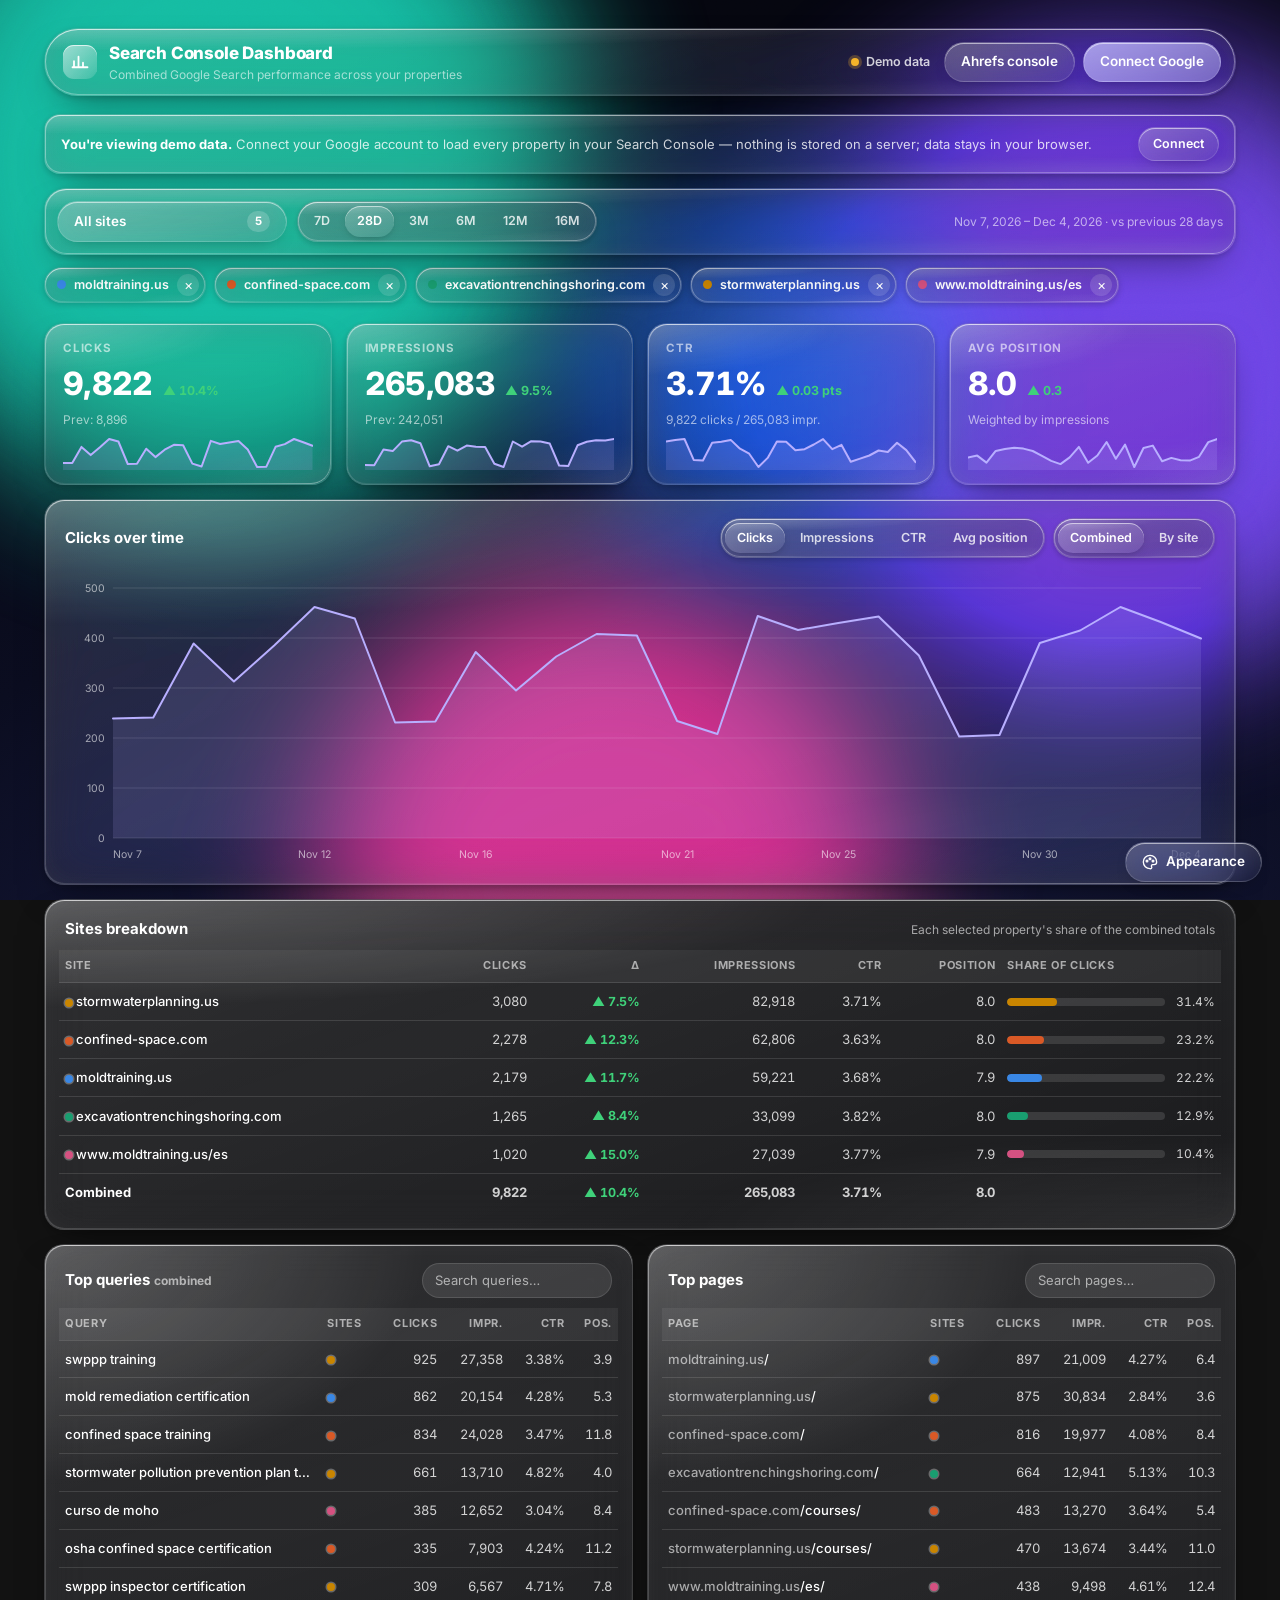
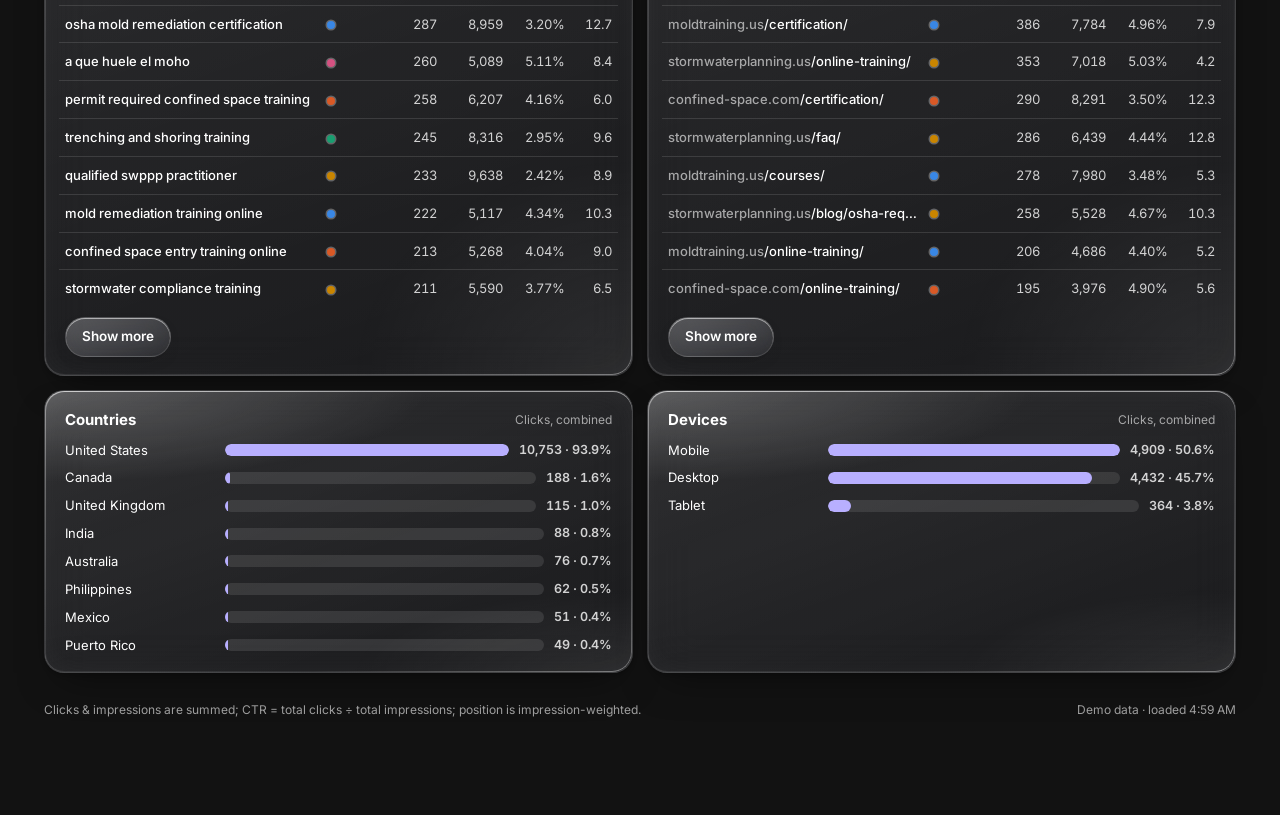
==== search-console.html @ d042aca9 "Add Search Console multi-site dashboard and liquid glass theme - search-console.html: Google Search " ====
<!doctype html>
<html lang="en">
<head>
<meta charset="utf-8">
<meta name="viewport" content="width=device-width,initial-scale=1">
<title>Search Console Dashboard</title>
<link rel="preconnect" href="https://fonts.googleapis.com">
<link rel="preconnect" href="https://fonts.gstatic.com" crossorigin>
<link href="https://fonts.googleapis.com/css2?family=Inter:wght@400;500;600;700;800&display=swap" rel="stylesheet">
<link rel="stylesheet" href="assets/glass.css">
<script src="assets/glass-theme.js"></script>
<style>
  *{ box-sizing: border-box; }
  html,body{ margin:0; padding:0; }
  body{ font-family: 'Inter', system-ui, -apple-system, 'Segoe UI', sans-serif; -webkit-font-smoothing: antialiased; line-height: 1.45; }
  button{ font-family: inherit; }
  a{ color: inherit; }
  :focus-visible{ outline: 2px solid var(--g-text); outline-offset: 2px; }
  .wrap{ max-width: 1240px; margin: 0 auto; padding: 22px 16px 96px; }
  @media (min-width: 700px){ .wrap{ padding: 28px 24px 96px; } }

  /* top bar */
  .topbar{ display:flex; align-items:center; justify-content: space-between; gap: 14px; flex-wrap: wrap; padding: 12px 14px 12px 18px; border-radius: 999px; margin-bottom: 18px; }
  .brand{ display:flex; align-items:center; gap: 12px; min-width: 0; }
  .brand-mark{ width: 34px; height: 34px; border-radius: 11px; flex:none; display:grid; place-items:center;
    background: linear-gradient(135deg, rgba(255,255,255,.55), rgba(255,255,255,.12)); box-shadow: inset 0 1px 0 rgba(255,255,255,.7); }
  .brand-mark svg{ width: 18px; height: 18px; }
  .brand h1{ font-size: 17px; font-weight: 800; letter-spacing: -0.01em; margin:0; white-space: nowrap; }
  .brand p{ margin:0; font-size: 12px; color: var(--g-text-3); }
  .topbar-actions{ display:flex; align-items:center; gap: 8px; flex-wrap: wrap; }
  .source-pill{ display:inline-flex; align-items:center; gap:7px; font-size: 12.5px; font-weight: 600; color: var(--g-text-2); padding: 0 6px; }
  .source-pill .dot{ width: 8px; height: 8px; border-radius: 50%; background: #f5b42a; box-shadow: 0 0 0 3px rgba(245,180,42,.25); }
  .source-pill.live .dot{ background: var(--good); box-shadow: 0 0 0 3px color-mix(in srgb, var(--good) 30%, transparent); }
  @media (max-width: 640px){ .topbar{ border-radius: 22px; } .brand p{ display:none; } }

  /* controls */
  .controls{ display:flex; align-items:center; gap: 10px; flex-wrap: wrap; padding: 12px; border-radius: 22px; margin-bottom: 12px; position: relative; z-index: 20; }
  .controls .spacer{ flex: 1; }
  .ms{ position: relative; }
  .ms-trigger{ min-width: 230px; justify-content: space-between; }
  .ms-trigger .count{ font-size: 11.5px; font-weight: 700; padding: 2px 8px; border-radius: 999px; background: rgba(255,255,255,.18); }
  .ms-pop{ position:absolute; left:0; top: calc(100% + 8px); width: min(380px, calc(100vw - 32px)); padding: 10px; display:none; z-index: 40;
    --g-tint: rgba(10,12,24,0.45); }
  html[data-tone="light"] .ms-pop{ --g-tint: rgba(255,255,255,0.55); }
  .ms-pop.open{ display:block; }
  .ms-search{ width:100%; font: inherit; font-size: 14px; color: var(--g-text); background: rgba(255,255,255,.1); border: 1px solid var(--g-edge-soft); border-radius: 12px; padding: 9px 12px; }
  .ms-search::placeholder{ color: var(--g-text-3); }
  .ms-bulk{ display:flex; gap: 6px; margin: 8px 0 6px; }
  .ms-bulk button{ font: inherit; font-size: 12px; font-weight: 600; color: var(--g-text-2); background: transparent; border: 1px solid var(--g-edge-soft); border-radius: 999px; padding: 4px 10px; cursor: pointer; }
  .ms-bulk button:hover{ color: var(--g-text); background: rgba(255,255,255,.08); }
  .ms-list{ max-height: 320px; overflow-y: auto; margin: 0; padding: 0; list-style: none; }
  .ms-item label{ display:flex; align-items:center; gap: 10px; padding: 8px 8px; border-radius: 10px; cursor: pointer; font-size: 13.5px; }
  .ms-item label:hover{ background: rgba(255,255,255,.08); }
  .ms-item input{ width: 17px; height: 17px; accent-color: var(--accent); flex:none; margin:0; }
  .ms-item .ms-name{ flex:1; min-width:0; overflow:hidden; text-overflow: ellipsis; white-space: nowrap; }
  .ms-item .ms-kind{ font-size: 10.5px; font-weight: 700; letter-spacing: .05em; text-transform: uppercase; color: var(--g-text-3); }
  .ms-empty{ padding: 14px 8px; font-size: 13px; color: var(--g-text-3); }

  .seg{ display:inline-flex; gap: 3px; padding: 4px; border-radius: 999px; flex-wrap: wrap; }
  .seg button{ font: inherit; font-size: 12.5px; font-weight: 600; border: none; background: transparent; color: var(--g-text-2); padding: 6px 12px; border-radius: 999px; cursor: pointer; }
  .seg button:hover{ color: var(--g-text); }
  .seg button[aria-pressed="true"]{ color: var(--g-text); background: linear-gradient(160deg, var(--g-fill-strong), rgba(255,255,255,.08)); box-shadow: inset 0 1px 0 var(--g-hi), 0 3px 10px -4px rgba(0,0,0,.35); }
  .range-note{ font-size: 12px; color: var(--g-text-3); }

  .chips{ display:flex; gap: 8px; flex-wrap: wrap; margin: 0 0 20px; min-height: 8px; }
  .chip{ display:inline-flex; align-items:center; gap: 8px; padding: 6px 6px 6px 12px; border-radius: 999px; font-size: 12.5px; font-weight: 600; }
  .chip .sw{ width: 9px; height: 9px; border-radius: 50%; flex:none; }
  .chip button{ width: 22px; height: 22px; border-radius: 50%; border: none; background: rgba(255,255,255,.14); color: var(--g-text); cursor: pointer; display:grid; place-items:center; padding:0; font-size: 14px; line-height: 1; }
  .chip button:hover{ background: rgba(255,255,255,.28); }

  /* KPI */
  .kpis{ display:grid; grid-template-columns: repeat(auto-fit, minmax(210px, 1fr)); gap: 14px; margin-bottom: 14px; }
  .kpi{ padding: 16px 18px 14px; border-radius: var(--glass-radius); display:flex; flex-direction: column; gap: 4px; min-width: 0; }
  .kpi-label{ font-size: 11.5px; font-weight: 700; letter-spacing: .07em; text-transform: uppercase; color: var(--g-text-3); }
  .kpi-row{ display:flex; align-items: baseline; gap: 10px; flex-wrap: wrap; }
  .kpi-value{ font-size: 32px; font-weight: 800; letter-spacing: -0.02em; font-variant-numeric: tabular-nums; }
  .delta{ font-size: 12.5px; font-weight: 700; font-variant-numeric: tabular-nums; }
  .delta.up{ color: var(--good); } .delta.down{ color: var(--bad); } .delta.flat{ color: var(--g-text-3); }
  .kpi-sub{ font-size: 12px; color: var(--g-text-3); }
  .kpi svg{ width: 100%; height: 34px; display:block; margin-top: 4px; }

  /* cards */
  .card{ padding: 18px 20px; border-radius: var(--glass-radius); min-width: 0; }
  .card-head{ display:flex; align-items:center; justify-content: space-between; gap: 12px; flex-wrap: wrap; margin-bottom: 10px; }
  .card-title{ font-size: 15px; font-weight: 700; margin: 0; }
  .card-note{ font-size: 12px; color: var(--g-text-3); }
  .grid-2{ display:grid; grid-template-columns: 1fr 1fr; gap: 14px; margin-top: 14px; }
  @media (max-width: 860px){ .grid-2{ grid-template-columns: 1fr; } }

  .legend{ display:flex; gap: 14px; flex-wrap: wrap; font-size: 12px; color: var(--g-text-2); margin: 2px 0 8px; }
  .legend span{ display:inline-flex; align-items:center; gap: 6px; }
  .legend i{ width: 14px; height: 3px; border-radius: 2px; display:inline-block; }
  .chart-wrap{ position: relative; }
  svg.chart{ width: 100%; display:block; overflow: visible; }
  .axis{ font-size: 10.5px; fill: var(--g-text-3); font-family: inherit; }
  .tip{ position:absolute; pointer-events:none; z-index: 10; min-width: 160px; padding: 9px 11px; border-radius: 12px; font-size: 12px; line-height: 1.55;
    background: var(--g-tooltip-bg); color: var(--g-tooltip-text); border: 1px solid var(--g-edge-soft);
    -webkit-backdrop-filter: blur(14px) saturate(160%); backdrop-filter: blur(14px) saturate(160%);
    box-shadow: var(--g-shadow); opacity: 0; transition: opacity .08s ease; white-space: nowrap; }
  .tip.show{ opacity: 1; }
  .tip b{ display:block; margin-bottom: 3px; }
  .tip .r{ display:flex; align-items:center; gap: 7px; }
  .tip .r i{ width: 8px; height: 8px; border-radius: 50%; flex:none; }
  .tip .r em{ font-style: normal; margin-left: auto; padding-left: 14px; font-weight: 700; font-variant-numeric: tabular-nums; }
  .empty{ min-height: 180px; display:flex; align-items:center; justify-content:center; text-align:center; color: var(--g-text-3); font-size: 13.5px; padding: 20px; }

  /* tables */
  .tbl-wrap{ overflow-x: auto; margin: 0 -6px; }
  table{ width: 100%; border-collapse: collapse; font-size: 13px; }
  th{ text-align:left; font-size: 11px; font-weight: 700; letter-spacing: .06em; text-transform: uppercase; color: var(--g-text-3); padding: 8px 6px; border-bottom: 1px solid var(--g-edge-soft); white-space: nowrap; }
  th.n, td.n{ text-align: right; font-variant-numeric: tabular-nums; }
  th button{ font: inherit; color: inherit; background: none; border: none; padding: 0; cursor: pointer; letter-spacing: inherit; text-transform: inherit; }
  th button[aria-sort]::after{ content: " ↓"; }
  td{ padding: 9px 6px; border-bottom: 1px solid var(--g-edge-soft); color: var(--g-text-2); vertical-align: middle; }
  tr:last-child td{ border-bottom: none; }
  td.main{ color: var(--g-text); font-weight: 500; max-width: 340px; overflow: hidden; text-overflow: ellipsis; white-space: nowrap; }
  #pagesTable td.main, #queriesTable td.main{ max-width: 220px; }
  td.main a{ text-decoration: none; } td.main a:hover{ text-decoration: underline; }
  .dots{ display:inline-flex; gap: 3px; vertical-align: middle; }
  .dots i{ width: 8px; height: 8px; border-radius: 50%; display:inline-block; box-shadow: 0 0 0 1.5px rgba(255,255,255,.3); }
  .share{ display:flex; align-items:center; gap: 8px; min-width: 120px; }
  .share .track{ flex:1; height: 8px; border-radius: 4px; background: rgba(255,255,255,.12); overflow:hidden; }
  html[data-tone="light"] .share .track{ background: rgba(14,18,32,.08); }
  .share .fill{ height: 100%; border-radius: 4px; }
  .share span{ font-size: 12px; font-variant-numeric: tabular-nums; width: 42px; text-align: right; }
  .tbl-tools{ display:flex; gap: 8px; align-items:center; }
  .tbl-search{ font: inherit; font-size: 13px; color: var(--g-text); background: rgba(255,255,255,.1); border: 1px solid var(--g-edge-soft); border-radius: 999px; padding: 7px 12px; width: 190px; max-width: 100%; }
  .tbl-search::placeholder{ color: var(--g-text-3); }
  .more{ margin-top: 10px; }

  /* bars */
  .bars{ display:flex; flex-direction: column; gap: 9px; }
  .bar{ display:grid; grid-template-columns: minmax(90px, 150px) 1fr auto; align-items:center; gap: 10px; font-size: 13px; }
  .bar .lbl{ overflow:hidden; text-overflow: ellipsis; white-space: nowrap; color: var(--g-text); }
  .bar .track{ height: 12px; border-radius: 6px; background: rgba(255,255,255,.10); overflow:hidden; }
  html[data-tone="light"] .bar .track{ background: rgba(14,18,32,.07); }
  .bar .fill{ height: 100%; border-radius: 6px; background: var(--accent); min-width: 3px; }
  .bar .val{ font-variant-numeric: tabular-nums; font-weight: 600; color: var(--g-text-2); font-size: 12.5px; }

  /* banner, dialog, toast */
  .banner{ display:flex; gap: 12px; align-items:center; padding: 12px 16px; border-radius: 16px; font-size: 13px; color: var(--g-text-2); margin-bottom: 14px; flex-wrap: wrap; }
  .banner b{ color: var(--g-text); }
  .banner .glass-btn{ margin-left: auto; padding: 7px 14px; font-size: 12.5px; }
  .loading{ position: relative; }
  .loading::after{ content:""; position:absolute; left: 20px; right: 20px; top: 0; height: 2px; border-radius: 2px;
    background: linear-gradient(90deg, transparent, var(--g-text), transparent); background-size: 200% 100%; animation: shimmer 1.1s linear infinite; }
  @keyframes shimmer{ from{ background-position: 200% 0; } to{ background-position: -200% 0; } }

  dialog.glass-panel{ color: var(--g-text); border: none; padding: 22px; width: min(520px, calc(100vw - 32px)); --g-tint: rgba(10,12,24,.55); }
  html[data-tone="light"] dialog.glass-panel{ --g-tint: rgba(255,255,255,.6); }
  dialog::backdrop{ background: rgba(0,0,0,.35); -webkit-backdrop-filter: blur(4px); backdrop-filter: blur(4px); }
  dialog h2{ margin: 0 0 6px; font-size: 18px; }
  dialog p, dialog li{ font-size: 13px; color: var(--g-text-2); }
  dialog ol{ padding-left: 18px; margin: 8px 0 14px; }
  dialog code{ font-size: 12px; padding: 1px 5px; border-radius: 5px; background: rgba(255,255,255,.12); }
  dialog input{ width: 100%; font: inherit; font-size: 13px; color: var(--g-text); background: rgba(255,255,255,.1); border: 1px solid var(--g-edge-soft); border-radius: 12px; padding: 10px 12px; }
  .dlg-actions{ display:flex; justify-content: flex-end; gap: 8px; margin-top: 16px; flex-wrap: wrap; }
  .toast{ position: fixed; left: 50%; bottom: 22px; transform: translateX(-50%); z-index: 80; padding: 11px 16px; border-radius: 14px; font-size: 13px; max-width: calc(100vw - 32px); display:none; --g-tint: rgba(10,12,24,.55); }
  html[data-tone="light"] .toast{ --g-tint: rgba(255,255,255,.6); }
  .toast.show{ display:block; }
  footer{ margin-top: 28px; font-size: 12px; color: var(--g-text-3); display:flex; justify-content: space-between; gap: 10px; flex-wrap: wrap; }
  .sr-only{ position:absolute; width:1px; height:1px; overflow:hidden; clip: rect(0 0 0 0); white-space: nowrap; }
  @media (prefers-reduced-motion: reduce){ *{ transition: none !important; animation: none !important; } }
</style>
</head>
<body>
<div class="wrap">

  <header class="topbar glass-panel">
    <div class="brand">
      <div class="brand-mark" aria-hidden="true"><svg viewBox="0 0 24 24" fill="none" stroke="currentColor" stroke-width="2.4" stroke-linecap="round"><path d="M4 19V11M10 19V5M16 19v-6M22 19H2"/></svg></div>
      <div><h1>Search Console Dashboard</h1><p>Combined Google Search performance across your properties</p></div>
    </div>
    <div class="topbar-actions">
      <span class="source-pill" id="sourcePill"><span class="dot"></span><span id="sourceText">Demo data</span></span>
      <a class="glass-btn" href="index.html">Ahrefs console</a>
      <button class="glass-btn primary" id="connectBtn" type="button">Connect Google</button>
    </div>
  </header>

  <div class="banner glass-panel" id="demoBanner">
    <span><b>You're viewing demo data.</b> Connect your Google account to load every property in your Search Console — nothing is stored on a server; data stays in your browser.</span>
    <button class="glass-btn" type="button" id="bannerConnect">Connect</button>
  </div>

  <section class="controls glass-panel" aria-label="Filters">
    <div class="ms" id="siteMs">
      <button class="glass-btn ms-trigger" type="button" id="msTrigger" aria-haspopup="listbox" aria-expanded="false">
        <span id="msLabel">Select sites</span><span class="count" id="msCount">0</span>
      </button>
      <div class="ms-pop glass-panel" id="msPop">
        <input class="ms-search" id="msSearch" type="search" placeholder="Filter properties…" aria-label="Filter properties">
        <div class="ms-bulk"><button type="button" id="msAll">Select all</button><button type="button" id="msNone">Clear</button><button type="button" id="msOnly" hidden>Only matches</button></div>
        <ul class="ms-list" id="msList" role="listbox" aria-multiselectable="true"></ul>
      </div>
    </div>
    <div class="seg glass-panel" id="rangeSeg" role="group" aria-label="Date range"></div>
    <span class="spacer"></span>
    <span class="range-note" id="rangeNote"></span>
  </section>

  <div class="chips" id="chips" aria-label="Selected sites"></div>

  <section class="kpis" id="kpis" aria-label="Totals"></section>

  <section class="card glass-panel" id="trendCard">
    <div class="card-head">
      <h2 class="card-title" id="trendTitle">Performance</h2>
      <div style="display:flex; gap:8px; flex-wrap:wrap;">
        <div class="seg glass-panel" id="metricSeg" role="group" aria-label="Metric"></div>
        <div class="seg glass-panel" id="modeSeg" role="group" aria-label="Chart mode"></div>
      </div>
    </div>
    <div class="legend" id="trendLegend"></div>
    <div class="chart-wrap" id="trendChart"></div>
  </section>

  <section class="card glass-panel" style="margin-top:14px;">
    <div class="card-head"><h2 class="card-title">Sites breakdown</h2><span class="card-note">Each selected property's share of the combined totals</span></div>
    <div class="tbl-wrap"><table id="sitesTable"></table></div>
  </section>

  <div class="grid-2">
    <section class="card glass-panel">
      <div class="card-head">
        <h2 class="card-title">Top queries <span class="card-note">combined</span></h2>
        <div class="tbl-tools"><input class="tbl-search" id="qSearch" type="search" placeholder="Search queries…" aria-label="Search queries"></div>
      </div>
      <div class="tbl-wrap"><table id="queriesTable"></table></div>
      <button class="glass-btn more" id="qMore" type="button" hidden>Show more</button>
    </section>
    <section class="card glass-panel">
      <div class="card-head">
        <h2 class="card-title">Top pages</h2>
        <div class="tbl-tools"><input class="tbl-search" id="pSearch" type="search" placeholder="Search pages…" aria-label="Search pages"></div>
      </div>
      <div class="tbl-wrap"><table id="pagesTable"></table></div>
      <button class="glass-btn more" id="pMore" type="button" hidden>Show more</button>
    </section>
  </div>

  <div class="grid-2">
    <section class="card glass-panel">
      <div class="card-head"><h2 class="card-title">Countries</h2><span class="card-note">Clicks, combined</span></div>
      <div class="bars" id="countryBars"></div>
    </section>
    <section class="card glass-panel">
      <div class="card-head"><h2 class="card-title">Devices</h2><span class="card-note">Clicks, combined</span></div>
      <div class="bars" id="deviceBars"></div>
    </section>
  </div>

  <footer>
    <span>Clicks &amp; impressions are summed; CTR = total clicks ÷ total impressions; position is impression-weighted.</span>
    <span id="footerStamp"></span>
  </footer>
</div>

<dialog class="glass-panel" id="setupDlg">
  <h2>Connect Google Search Console</h2>
  <p>This dashboard calls the Search Console API straight from your browser with read-only access. It needs an OAuth Client ID (one-time setup, ~3 minutes):</p>
  <ol>
    <li>In <a href="https://console.cloud.google.com/apis/library/searchconsole.googleapis.com" target="_blank" rel="noopener">Google Cloud Console</a>, enable the <b>Google Search Console API</b>.</li>
    <li>Configure the OAuth consent screen (External or Internal) and add yourself as a test user.</li>
    <li>Create credentials → <b>OAuth client ID</b> → <b>Web application</b>. Add <code id="originHint"></code> under <i>Authorized JavaScript origins</i>.</li>
    <li>Paste the Client ID below (or commit it to <code>gsc-config.js</code>).</li>
  </ol>
  <label for="clientIdInput" class="sr-only">OAuth Client ID</label>
  <input id="clientIdInput" placeholder="1234567890-abc123.apps.googleusercontent.com" spellcheck="false">
  <div class="dlg-actions">
    <button class="glass-btn" type="button" id="dlgCancel">Cancel</button>
    <button class="glass-btn primary" type="button" id="dlgSave">Save &amp; connect</button>
  </div>
</dialog>

<div class="toast glass-panel" id="toast" role="status" aria-live="polite"></div>

<script src="gsc-config.js"></script>
<script src="assets/gsc-dashboard.js"></script>
</body>
</html>
---- assets/glass.css ----
/* =====================================================================
   Liquid Glass theme — shared by every page in this repo.
   Loaded together with assets/glass-theme.js, which adds the
   background layer, sets html[data-tone] and builds the Appearance panel.
   ===================================================================== */

html.glass{
  --glass-blur: 22px;
  --glass-radius: 20px;
  --glass-radius-sm: 14px;
  /* tone tokens default to "dark" (white text on rich backgrounds) */
  color-scheme: dark;
  --g-text: #ffffff;
  --g-text-2: rgba(255,255,255,0.80);
  --g-text-3: rgba(255,255,255,0.60);
  --g-fill-top: rgba(255,255,255,0.16);
  --g-fill-bot: rgba(255,255,255,0.05);
  --g-fill-strong: rgba(255,255,255,0.24);
  --g-tint: rgba(10,12,24,0.18);
  --g-edge: rgba(255,255,255,0.34);
  --g-edge-soft: rgba(255,255,255,0.12);
  --g-hi: rgba(255,255,255,0.55);
  --g-shadow: 0 18px 40px -18px rgba(0,0,0,0.55), 0 2px 6px rgba(0,0,0,0.18);
  --g-grid: rgba(255,255,255,0.13);
  --g-axis: rgba(255,255,255,0.32);
  --g-tooltip-bg: rgba(14,16,28,0.72);
  --g-tooltip-text: #fff;

  --s1:#3987e5; --s2:#d95926; --s3:#199e70; --s4:#c98500;
  --s5:#d55181; --s6:#008300; --s7:#9085e9; --s8:#e66767;
  --s-other: rgba(255,255,255,0.55);
  --accent: #b8afff;
  --good: #3fd17a; --bad: #ff8a8a;
}
html.glass[data-tone="light"]{
  color-scheme: light;
  --g-text: #0e1220;
  --g-text-2: rgba(14,18,32,0.74);
  --g-text-3: rgba(14,18,32,0.54);
  --g-fill-top: rgba(255,255,255,0.62);
  --g-fill-bot: rgba(255,255,255,0.30);
  --g-fill-strong: rgba(255,255,255,0.78);
  --g-tint: rgba(255,255,255,0.10);
  --g-edge: rgba(255,255,255,0.85);
  --g-edge-soft: rgba(14,18,32,0.10);
  --g-hi: rgba(255,255,255,0.95);
  --g-shadow: 0 18px 40px -20px rgba(30,30,60,0.35), 0 2px 6px rgba(30,30,60,0.08);
  --g-grid: rgba(14,18,32,0.10);
  --g-axis: rgba(14,18,32,0.28);
  --g-tooltip-bg: rgba(255,255,255,0.82);
  --g-tooltip-text: #0e1220;

  --s1:#2a78d6; --s2:#eb6834; --s3:#1baf7a; --s4:#eda100;
  --s5:#e87ba4; --s6:#008300; --s7:#6250d6; --s8:#e34948;
  --s-other: rgba(14,18,32,0.45);
  --accent: #4a3aa7;
  --good: #067a2b; --bad: #c62f2f;
}

html.glass, html.glass body{ background: transparent; }
html.glass body{ color: var(--g-text); min-height: 100vh; }

/* ---------- background layer ---------- */
#glass-bg{
  position: fixed; inset: 0; z-index: -1; overflow: hidden;
  background: var(--bg-solid, #101426);
  transition: background .4s ease;
}
#glass-bg .blob{
  position: absolute; border-radius: 50%;
  filter: blur(70px); opacity: .9;
  will-change: transform;
  animation: glass-drift 26s ease-in-out infinite alternate;
}
#glass-bg .grain{
  position:absolute; inset:0; opacity:.07; mix-blend-mode: overlay; pointer-events:none;
  background-image: url("data:image/svg+xml;utf8,<svg xmlns='http://www.w3.org/2000/svg' width='160' height='160'><filter id='n'><feTurbulence type='fractalNoise' baseFrequency='.85' numOctaves='2' stitchTiles='stitch'/></filter><rect width='100%' height='100%' filter='url(%23n)'/></svg>");
}
@keyframes glass-drift{
  0%  { transform: translate3d(0,0,0) scale(1); }
  50% { transform: translate3d(6vw,-4vh,0) scale(1.12); }
  100%{ transform: translate3d(-5vw,5vh,0) scale(.95); }
}
#glass-bg .blob:nth-child(2){ animation-duration: 32s; animation-delay: -8s; }
#glass-bg .blob:nth-child(3){ animation-duration: 38s; animation-delay: -16s; }
#glass-bg .blob:nth-child(4){ animation-duration: 29s; animation-delay: -4s; }
#glass-bg[data-bg="solid"] .blob{ display:none; }

/* Preset 1 — Aurora: deep night sky, teal / violet / magenta ribbons */
#glass-bg[data-bg="aurora"]{ background: radial-gradient(120% 90% at 50% 110%, #1b1f4a 0%, #0a0c1f 55%, #05060f 100%); }
#glass-bg[data-bg="aurora"] .b1{ width:55vw; height:55vw; left:-10vw; top:-15vw; background:#18d2b4; }
#glass-bg[data-bg="aurora"] .b2{ width:50vw; height:50vw; right:-12vw; top:5vh;  background:#7b4dff; }
#glass-bg[data-bg="aurora"] .b3{ width:45vw; height:45vw; left:25vw; bottom:-20vw; background:#ff4fa3; opacity:.7; }
#glass-bg[data-bg="aurora"] .b4{ width:30vw; height:30vw; left:45vw; top:20vh; background:#2f7bff; opacity:.6; }

/* Preset 2 — Sunset: warm dusk, coral / amber / plum */
#glass-bg[data-bg="sunset"]{ background: linear-gradient(160deg, #2a0f3d 0%, #6b1d4f 45%, #c2424a 75%, #f08a3c 100%); }
#glass-bg[data-bg="sunset"] .b1{ width:60vw; height:60vw; left:-15vw; bottom:-25vw; background:#ffb347; }
#glass-bg[data-bg="sunset"] .b2{ width:45vw; height:45vw; right:-10vw; top:-10vw; background:#ff5e7a; }
#glass-bg[data-bg="sunset"] .b3{ width:40vw; height:40vw; left:30vw; top:15vh; background:#8e3bd8; opacity:.65; }
#glass-bg[data-bg="sunset"] .b4{ width:28vw; height:28vw; right:15vw; bottom:5vh; background:#ffd36e; opacity:.55; }

/* Preset 3 — Pearl: bright pastel mesh, light tone */
#glass-bg[data-bg="pearl"]{ background: linear-gradient(135deg, #f4f1ff 0%, #eaf6ff 50%, #fff3ec 100%); }
#glass-bg[data-bg="pearl"] .b1{ width:55vw; height:55vw; left:-12vw; top:-18vw; background:#b9a8ff; opacity:.75; }
#glass-bg[data-bg="pearl"] .b2{ width:50vw; height:50vw; right:-15vw; top:10vh; background:#8fe3ff; opacity:.7; }
#glass-bg[data-bg="pearl"] .b3{ width:48vw; height:48vw; left:20vw; bottom:-25vw; background:#ffc2a8; opacity:.75; }
#glass-bg[data-bg="pearl"] .b4{ width:30vw; height:30vw; left:50vw; top:25vh; background:#a8ffd9; opacity:.55; }

/* ---------- the glass material ---------- */
.glass-panel,
html.glass .card, html.glass .kpi-tile, html.glass .table-wrap,
html.glass .sample-banner, html.glass .metric-tabs, html.glass .site-chip{
  position: relative;
  background:
    linear-gradient(var(--g-tint), var(--g-tint)),
    linear-gradient(160deg, var(--g-fill-top), var(--g-fill-bot));
  -webkit-backdrop-filter: blur(var(--glass-blur)) saturate(180%);
  backdrop-filter: blur(var(--glass-blur)) saturate(180%);
  border: 1px solid var(--g-edge-soft);
  box-shadow:
    inset 0 1px 0 var(--g-hi),
    inset 0 -1px 0 rgba(255,255,255,0.08),
    inset 1px 0 0 rgba(255,255,255,0.10),
    inset 0 0 24px rgba(255,255,255,0.04),
    var(--g-shadow);
  isolation: isolate;
}
.glass-panel{ border-radius: var(--glass-radius); }
/* specular sheen + refractive rim */
.glass-panel::before,
html.glass .card::before, html.glass .kpi-tile::before, html.glass .table-wrap::before{
  content:""; position:absolute; inset:0; border-radius: inherit; pointer-events:none; z-index:-1;
  background:
    radial-gradient(120% 60% at 0% 0%, rgba(255,255,255,0.22), transparent 55%),
    radial-gradient(80% 50% at 100% 100%, rgba(255,255,255,0.08), transparent 60%);
}
.glass-panel::after,
html.glass .card::after, html.glass .kpi-tile::after, html.glass .table-wrap::after{
  content:""; position:absolute; inset:0; border-radius: inherit; pointer-events:none;
  padding: 1px;
  background: linear-gradient(140deg, var(--g-edge) 0%, rgba(255,255,255,0) 35%, rgba(255,255,255,0) 65%, var(--g-edge) 100%);
  -webkit-mask: linear-gradient(#000 0 0) content-box, linear-gradient(#000 0 0);
  -webkit-mask-composite: xor; mask-composite: exclude;
}

/* glass buttons / pills */
.glass-btn{
  display:inline-flex; align-items:center; gap:8px;
  font: inherit; font-size: 13.5px; font-weight: 600;
  color: var(--g-text);
  padding: 9px 16px; border-radius: 999px; cursor: pointer;
  background: linear-gradient(160deg, var(--g-fill-strong), var(--g-fill-bot));
  -webkit-backdrop-filter: blur(16px) saturate(180%);
  backdrop-filter: blur(16px) saturate(180%);
  border: 1px solid var(--g-edge-soft);
  box-shadow: inset 0 1px 0 var(--g-hi), 0 6px 18px -10px rgba(0,0,0,.45);
  transition: transform .15s ease, background .15s ease, box-shadow .15s ease;
  white-space: nowrap;
}
.glass-btn:hover{ transform: translateY(-1px); background: linear-gradient(160deg, var(--g-fill-strong), var(--g-fill-top)); }
.glass-btn:active{ transform: translateY(0) scale(.98); }
.glass-btn.primary{ background: linear-gradient(160deg, color-mix(in srgb, var(--accent) 70%, white 10%), color-mix(in srgb, var(--accent) 45%, transparent)); color:#fff; }
.glass-btn svg{ width:16px; height:16px; flex:none; }

/* ---------- existing (Ahrefs) page token overrides ---------- */
html.glass{
  --bg: transparent;
  --surface: transparent;
  --surface-2: rgba(255,255,255,0.10);
  --surface-3: rgba(255,255,255,0.16);
  --text-primary: var(--g-text);
  --text-secondary: var(--g-text-2);
  --text-muted: var(--g-text-3);
  --border: var(--g-edge-soft);
  --border-strong: var(--g-edge);
  --grid-line: var(--g-grid);
  --accent-soft: color-mix(in srgb, var(--accent) 20%, transparent);
  --site-mold: var(--s1); --site-confined: var(--s2);
  --site-excavation: var(--s3); --site-stormwater: var(--s4);
  --delta-good: var(--good); --delta-bad: var(--bad);
  --shadow: var(--g-shadow);
}
html.glass[data-tone="light"]{ --surface-2: rgba(255,255,255,0.45); --surface-3: rgba(255,255,255,0.6); }
html.glass .card, html.glass .kpi-tile, html.glass .table-wrap{ border-radius: var(--glass-radius); }
html.glass .site-chip{ border-radius: 999px; }
html.glass .site-chip[aria-pressed="true"]{ background: var(--chip-color, var(--accent)); }
html.glass thead th{ background: rgba(255,255,255,0.06); }
html.glass .tooltip{ background: var(--g-tooltip-bg); color: var(--g-tooltip-text); -webkit-backdrop-filter: blur(14px); backdrop-filter: blur(14px); border:1px solid var(--g-edge-soft); }
html.glass .metric-tab[aria-pressed="true"]{ background: var(--g-fill-strong); color: var(--g-text); }
html.glass .masthead, html.glass footer{ border-color: var(--g-edge-soft); }

/* ---------- Appearance panel ---------- */
.appearance-fab{ position: fixed; right: 18px; bottom: 18px; z-index: 60; }
.appearance-panel{
  position: fixed; z-index: 70; right: 18px; bottom: 74px;
  width: min(340px, calc(100vw - 32px));
  max-height: calc(100vh - 100px); overflow-y: auto;
  padding: 18px; color: var(--g-text);
  --g-tint: rgba(10,12,24,0.38);
  opacity: 0; transform: translateY(10px) scale(.98); pointer-events: none;
  transition: opacity .18s ease, transform .18s ease;
}
html.glass[data-tone="light"] .appearance-panel{ --g-tint: rgba(255,255,255,0.45); }
.appearance-panel.open{ opacity: 1; transform: none; pointer-events: auto; }
.appearance-panel h3{ margin: 0 0 4px; font-size: 15px; }
.appearance-panel .ap-sub{ margin:0 0 14px; font-size:12px; color: var(--g-text-3); }
.appearance-panel .ap-label{ font-size: 11px; font-weight: 700; letter-spacing: .08em; text-transform: uppercase; color: var(--g-text-3); margin: 14px 0 8px; }
.ap-presets{ display:grid; grid-template-columns: repeat(4, 1fr); gap: 8px; }
.ap-preset{
  aspect-ratio: 1 / 1.1; border-radius: 14px; cursor: pointer; padding: 0;
  border: 2px solid transparent; position: relative; overflow: hidden;
  box-shadow: inset 0 1px 0 rgba(255,255,255,.4), 0 4px 12px -6px rgba(0,0,0,.5);
  font: inherit; color: #fff;
}
.ap-preset span{
  position:absolute; left:0; right:0; bottom:0; padding: 4px 0 5px;
  font-size: 10.5px; font-weight: 700; text-align:center;
  background: rgba(0,0,0,.28); -webkit-backdrop-filter: blur(6px); backdrop-filter: blur(6px);
}
.ap-preset[aria-pressed="true"]{ border-color: var(--g-text); }
.ap-preset[data-bg="aurora"]{ background: radial-gradient(circle at 20% 20%, #18d2b4, transparent 55%), radial-gradient(circle at 85% 35%, #7b4dff, transparent 55%), radial-gradient(circle at 50% 100%, #ff4fa3, transparent 55%), #0a0c1f; }
.ap-preset[data-bg="sunset"]{ background: radial-gradient(circle at 15% 90%, #ffb347, transparent 55%), radial-gradient(circle at 90% 10%, #ff5e7a, transparent 55%), linear-gradient(160deg, #2a0f3d, #c2424a 75%, #f08a3c); }
.ap-preset[data-bg="pearl"]{ background: radial-gradient(circle at 15% 15%, #b9a8ff, transparent 55%), radial-gradient(circle at 90% 40%, #8fe3ff, transparent 55%), radial-gradient(circle at 40% 100%, #ffc2a8, transparent 55%), #f4f1ff; }
.ap-preset[data-bg="pearl"] span{ color:#0e1220; background: rgba(255,255,255,.45); }
.ap-preset[data-bg="solid"]{ background: conic-gradient(from 0deg, #f33, #fd3, #3f6, #3df, #63f, #f3d, #f33); }

.ap-solid{ display:none; margin-top: 4px; }
.ap-solid.show{ display:block; }
.ap-wheel-wrap{ position: relative; width: 220px; height: 220px; margin: 6px auto 0; touch-action: none; }
.ap-wheel-wrap canvas{ width: 100%; height: 100%; border-radius: 50%; display:block; cursor: crosshair;
  box-shadow: 0 0 0 1px var(--g-edge-soft), 0 10px 30px -12px rgba(0,0,0,.6); }
.ap-wheel-dim{ position:absolute; inset:0; border-radius:50%; background:#000; pointer-events:none; }
.ap-handle{
  position:absolute; width: 20px; height: 20px; margin: -10px 0 0 -10px; border-radius: 50%;
  border: 3px solid #fff; box-shadow: 0 0 0 1px rgba(0,0,0,.35), 0 2px 6px rgba(0,0,0,.4);
  pointer-events:none;
}
.ap-slider{ -webkit-appearance:none; appearance:none; width: 100%; height: 14px; border-radius: 999px; margin: 16px 0 4px; outline-offset: 4px;
  box-shadow: inset 0 0 0 1px rgba(255,255,255,.25), inset 0 1px 3px rgba(0,0,0,.35); cursor: pointer; }
.ap-slider::-webkit-slider-thumb{ -webkit-appearance:none; width: 22px; height: 22px; border-radius:50%; background: var(--thumb, #fff);
  border: 3px solid #fff; box-shadow: 0 0 0 1px rgba(0,0,0,.35), 0 2px 6px rgba(0,0,0,.4); }
.ap-slider::-moz-range-thumb{ width: 16px; height: 16px; border-radius:50%; background: var(--thumb, #fff);
  border: 3px solid #fff; box-shadow: 0 0 0 1px rgba(0,0,0,.35), 0 2px 6px rgba(0,0,0,.4); }
.ap-slider-labels{ display:flex; justify-content: space-between; font-size: 11px; color: var(--g-text-3); }
.ap-hex-row{ display:flex; align-items:center; gap:10px; margin-top: 12px; }
.ap-hex-swatch{ width: 34px; height: 34px; border-radius: 10px; flex:none; box-shadow: inset 0 0 0 1px rgba(255,255,255,.35); }
.ap-hex{ flex:1; min-width:0; font: inherit; font-size: 14px; font-family: ui-monospace, SFMono-Regular, Menlo, monospace;
  color: var(--g-text); background: rgba(255,255,255,.1); border: 1px solid var(--g-edge-soft); border-radius: 10px; padding: 8px 10px; }
.ap-quick{ display:flex; gap:6px; flex-wrap: wrap; margin-top: 10px; }
.ap-quick button{ width: 24px; height: 24px; border-radius: 50%; border: 2px solid rgba(255,255,255,.5); cursor:pointer; padding:0; }
.ap-range-row{ display:flex; align-items:center; gap:10px; font-size: 12.5px; color: var(--g-text-2); }
.ap-range-row input{ flex:1; accent-color: var(--accent); }

@media (prefers-reduced-motion: reduce){
  #glass-bg .blob{ animation: none; }
}
@media (forced-colors: active){
  .glass-panel, html.glass .card, html.glass .kpi-tile, html.glass .table-wrap{ border: 1px solid CanvasText; }
}
a.glass-btn{ text-decoration: none; }
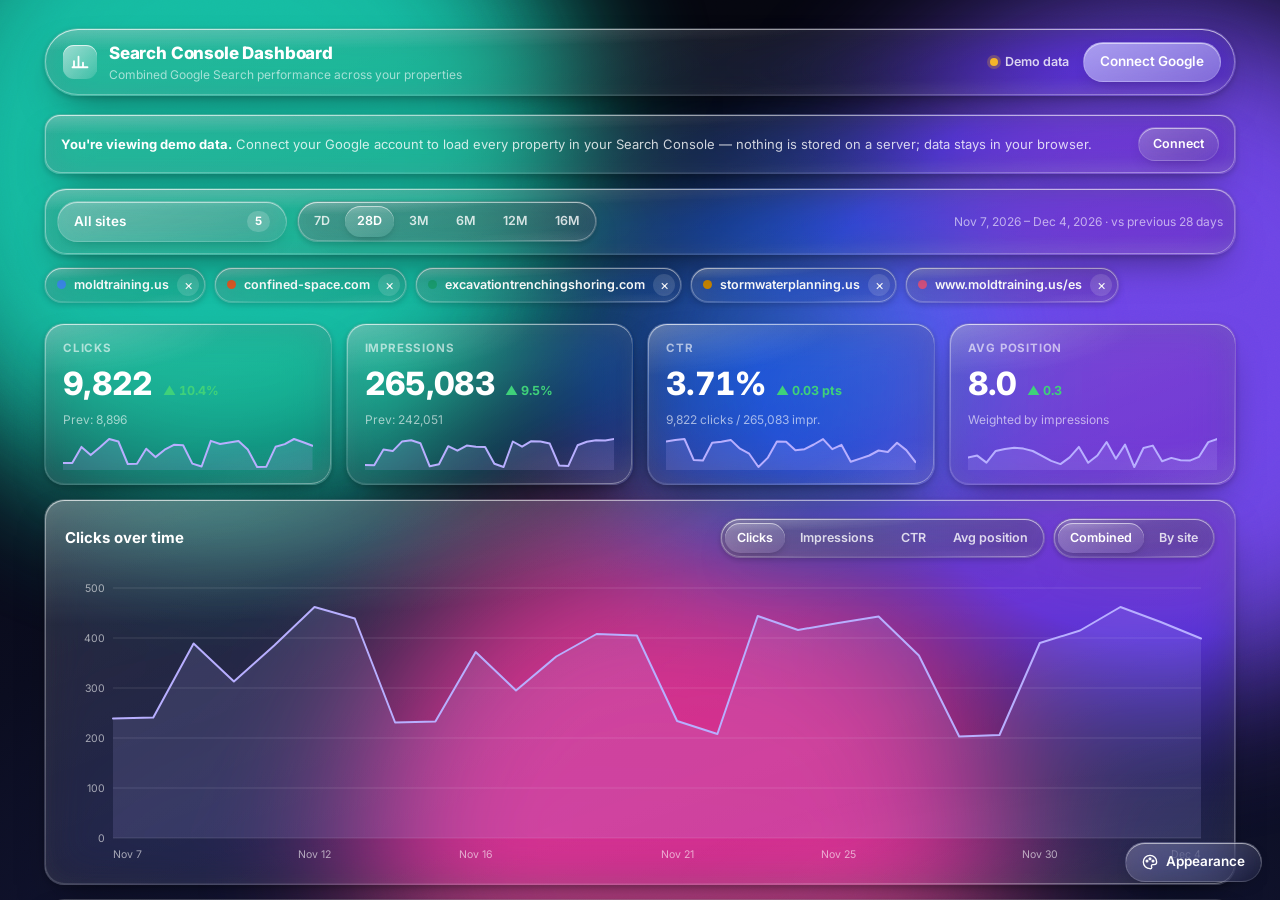
==== commit e47871c6: "Remove Ahrefs console; make Search Console dashboard the home page - Delete the Ahrefs page, its dai" ====
--- a/search-console.html
+++ b/search-console.html
@@ -1,281 +1,6 @@
 <!doctype html>
-<html lang="en">
-<head>
 <meta charset="utf-8">
-<meta name="viewport" content="width=device-width,initial-scale=1">
 <title>Search Console Dashboard</title>
-<link rel="preconnect" href="https://fonts.googleapis.com">
-<link rel="preconnect" href="https://fonts.gstatic.com" crossorigin>
-<link href="https://fonts.googleapis.com/css2?family=Inter:wght@400;500;600;700;800&display=swap" rel="stylesheet">
-<link rel="stylesheet" href="assets/glass.css">
-<script src="assets/glass-theme.js"></script>
-<style>
-  *{ box-sizing: border-box; }
-  html,body{ margin:0; padding:0; }
-  body{ font-family: 'Inter', system-ui, -apple-system, 'Segoe UI', sans-serif; -webkit-font-smoothing: antialiased; line-height: 1.45; }
-  button{ font-family: inherit; }
-  a{ color: inherit; }
-  :focus-visible{ outline: 2px solid var(--g-text); outline-offset: 2px; }
-  .wrap{ max-width: 1240px; margin: 0 auto; padding: 22px 16px 96px; }
-  @media (min-width: 700px){ .wrap{ padding: 28px 24px 96px; } }
-
-  /* top bar */
-  .topbar{ display:flex; align-items:center; justify-content: space-between; gap: 14px; flex-wrap: wrap; padding: 12px 14px 12px 18px; border-radius: 999px; margin-bottom: 18px; }
-  .brand{ display:flex; align-items:center; gap: 12px; min-width: 0; }
-  .brand-mark{ width: 34px; height: 34px; border-radius: 11px; flex:none; display:grid; place-items:center;
-    background: linear-gradient(135deg, rgba(255,255,255,.55), rgba(255,255,255,.12)); box-shadow: inset 0 1px 0 rgba(255,255,255,.7); }
-  .brand-mark svg{ width: 18px; height: 18px; }
-  .brand h1{ font-size: 17px; font-weight: 800; letter-spacing: -0.01em; margin:0; white-space: nowrap; }
-  .brand p{ margin:0; font-size: 12px; color: var(--g-text-3); }
-  .topbar-actions{ display:flex; align-items:center; gap: 8px; flex-wrap: wrap; }
-  .source-pill{ display:inline-flex; align-items:center; gap:7px; font-size: 12.5px; font-weight: 600; color: var(--g-text-2); padding: 0 6px; }
-  .source-pill .dot{ width: 8px; height: 8px; border-radius: 50%; background: #f5b42a; box-shadow: 0 0 0 3px rgba(245,180,42,.25); }
-  .source-pill.live .dot{ background: var(--good); box-shadow: 0 0 0 3px color-mix(in srgb, var(--good) 30%, transparent); }
-  @media (max-width: 640px){ .topbar{ border-radius: 22px; } .brand p{ display:none; } }
-
-  /* controls */
-  .controls{ display:flex; align-items:center; gap: 10px; flex-wrap: wrap; padding: 12px; border-radius: 22px; margin-bottom: 12px; position: relative; z-index: 20; }
-  .controls .spacer{ flex: 1; }
-  .ms{ position: relative; }
-  .ms-trigger{ min-width: 230px; justify-content: space-between; }
-  .ms-trigger .count{ font-size: 11.5px; font-weight: 700; padding: 2px 8px; border-radius: 999px; background: rgba(255,255,255,.18); }
-  .ms-pop{ position:absolute; left:0; top: calc(100% + 8px); width: min(380px, calc(100vw - 32px)); padding: 10px; display:none; z-index: 40;
-    --g-tint: rgba(10,12,24,0.45); }
-  html[data-tone="light"] .ms-pop{ --g-tint: rgba(255,255,255,0.55); }
-  .ms-pop.open{ display:block; }
-  .ms-search{ width:100%; font: inherit; font-size: 14px; color: var(--g-text); background: rgba(255,255,255,.1); border: 1px solid var(--g-edge-soft); border-radius: 12px; padding: 9px 12px; }
-  .ms-search::placeholder{ color: var(--g-text-3); }
-  .ms-bulk{ display:flex; gap: 6px; margin: 8px 0 6px; }
-  .ms-bulk button{ font: inherit; font-size: 12px; font-weight: 600; color: var(--g-text-2); background: transparent; border: 1px solid var(--g-edge-soft); border-radius: 999px; padding: 4px 10px; cursor: pointer; }
-  .ms-bulk button:hover{ color: var(--g-text); background: rgba(255,255,255,.08); }
-  .ms-list{ max-height: 320px; overflow-y: auto; margin: 0; padding: 0; list-style: none; }
-  .ms-item label{ display:flex; align-items:center; gap: 10px; padding: 8px 8px; border-radius: 10px; cursor: pointer; font-size: 13.5px; }
-  .ms-item label:hover{ background: rgba(255,255,255,.08); }
-  .ms-item input{ width: 17px; height: 17px; accent-color: var(--accent); flex:none; margin:0; }
-  .ms-item .ms-name{ flex:1; min-width:0; overflow:hidden; text-overflow: ellipsis; white-space: nowrap; }
-  .ms-item .ms-kind{ font-size: 10.5px; font-weight: 700; letter-spacing: .05em; text-transform: uppercase; color: var(--g-text-3); }
-  .ms-empty{ padding: 14px 8px; font-size: 13px; color: var(--g-text-3); }
-
-  .seg{ display:inline-flex; gap: 3px; padding: 4px; border-radius: 999px; flex-wrap: wrap; }
-  .seg button{ font: inherit; font-size: 12.5px; font-weight: 600; border: none; background: transparent; color: var(--g-text-2); padding: 6px 12px; border-radius: 999px; cursor: pointer; }
-  .seg button:hover{ color: var(--g-text); }
-  .seg button[aria-pressed="true"]{ color: var(--g-text); background: linear-gradient(160deg, var(--g-fill-strong), rgba(255,255,255,.08)); box-shadow: inset 0 1px 0 var(--g-hi), 0 3px 10px -4px rgba(0,0,0,.35); }
-  .range-note{ font-size: 12px; color: var(--g-text-3); }
-
-  .chips{ display:flex; gap: 8px; flex-wrap: wrap; margin: 0 0 20px; min-height: 8px; }
-  .chip{ display:inline-flex; align-items:center; gap: 8px; padding: 6px 6px 6px 12px; border-radius: 999px; font-size: 12.5px; font-weight: 600; }
-  .chip .sw{ width: 9px; height: 9px; border-radius: 50%; flex:none; }
-  .chip button{ width: 22px; height: 22px; border-radius: 50%; border: none; background: rgba(255,255,255,.14); color: var(--g-text); cursor: pointer; display:grid; place-items:center; padding:0; font-size: 14px; line-height: 1; }
-  .chip button:hover{ background: rgba(255,255,255,.28); }
-
-  /* KPI */
-  .kpis{ display:grid; grid-template-columns: repeat(auto-fit, minmax(210px, 1fr)); gap: 14px; margin-bottom: 14px; }
-  .kpi{ padding: 16px 18px 14px; border-radius: var(--glass-radius); display:flex; flex-direction: column; gap: 4px; min-width: 0; }
-  .kpi-label{ font-size: 11.5px; font-weight: 700; letter-spacing: .07em; text-transform: uppercase; color: var(--g-text-3); }
-  .kpi-row{ display:flex; align-items: baseline; gap: 10px; flex-wrap: wrap; }
-  .kpi-value{ font-size: 32px; font-weight: 800; letter-spacing: -0.02em; font-variant-numeric: tabular-nums; }
-  .delta{ font-size: 12.5px; font-weight: 700; font-variant-numeric: tabular-nums; }
-  .delta.up{ color: var(--good); } .delta.down{ color: var(--bad); } .delta.flat{ color: var(--g-text-3); }
-  .kpi-sub{ font-size: 12px; color: var(--g-text-3); }
-  .kpi svg{ width: 100%; height: 34px; display:block; margin-top: 4px; }
-
-  /* cards */
-  .card{ padding: 18px 20px; border-radius: var(--glass-radius); min-width: 0; }
-  .card-head{ display:flex; align-items:center; justify-content: space-between; gap: 12px; flex-wrap: wrap; margin-bottom: 10px; }
-  .card-title{ font-size: 15px; font-weight: 700; margin: 0; }
-  .card-note{ font-size: 12px; color: var(--g-text-3); }
-  .grid-2{ display:grid; grid-template-columns: 1fr 1fr; gap: 14px; margin-top: 14px; }
-  @media (max-width: 860px){ .grid-2{ grid-template-columns: 1fr; } }
-
-  .legend{ display:flex; gap: 14px; flex-wrap: wrap; font-size: 12px; color: var(--g-text-2); margin: 2px 0 8px; }
-  .legend span{ display:inline-flex; align-items:center; gap: 6px; }
-  .legend i{ width: 14px; height: 3px; border-radius: 2px; display:inline-block; }
-  .chart-wrap{ position: relative; }
-  svg.chart{ width: 100%; display:block; overflow: visible; }
-  .axis{ font-size: 10.5px; fill: var(--g-text-3); font-family: inherit; }
-  .tip{ position:absolute; pointer-events:none; z-index: 10; min-width: 160px; padding: 9px 11px; border-radius: 12px; font-size: 12px; line-height: 1.55;
-    background: var(--g-tooltip-bg); color: var(--g-tooltip-text); border: 1px solid var(--g-edge-soft);
-    -webkit-backdrop-filter: blur(14px) saturate(160%); backdrop-filter: blur(14px) saturate(160%);
-    box-shadow: var(--g-shadow); opacity: 0; transition: opacity .08s ease; white-space: nowrap; }
-  .tip.show{ opacity: 1; }
-  .tip b{ display:block; margin-bottom: 3px; }
-  .tip .r{ display:flex; align-items:center; gap: 7px; }
-  .tip .r i{ width: 8px; height: 8px; border-radius: 50%; flex:none; }
-  .tip .r em{ font-style: normal; margin-left: auto; padding-left: 14px; font-weight: 700; font-variant-numeric: tabular-nums; }
-  .empty{ min-height: 180px; display:flex; align-items:center; justify-content:center; text-align:center; color: var(--g-text-3); font-size: 13.5px; padding: 20px; }
-
-  /* tables */
-  .tbl-wrap{ overflow-x: auto; margin: 0 -6px; }
-  table{ width: 100%; border-collapse: collapse; font-size: 13px; }
-  th{ text-align:left; font-size: 11px; font-weight: 700; letter-spacing: .06em; text-transform: uppercase; color: var(--g-text-3); padding: 8px 6px; border-bottom: 1px solid var(--g-edge-soft); white-space: nowrap; }
-  th.n, td.n{ text-align: right; font-variant-numeric: tabular-nums; }
-  th button{ font: inherit; color: inherit; background: none; border: none; padding: 0; cursor: pointer; letter-spacing: inherit; text-transform: inherit; }
-  th button[aria-sort]::after{ content: " ↓"; }
-  td{ padding: 9px 6px; border-bottom: 1px solid var(--g-edge-soft); color: var(--g-text-2); vertical-align: middle; }
-  tr:last-child td{ border-bottom: none; }
-  td.main{ color: var(--g-text); font-weight: 500; max-width: 340px; overflow: hidden; text-overflow: ellipsis; white-space: nowrap; }
-  #pagesTable td.main, #queriesTable td.main{ max-width: 220px; }
-  td.main a{ text-decoration: none; } td.main a:hover{ text-decoration: underline; }
-  .dots{ display:inline-flex; gap: 3px; vertical-align: middle; }
-  .dots i{ width: 8px; height: 8px; border-radius: 50%; display:inline-block; box-shadow: 0 0 0 1.5px rgba(255,255,255,.3); }
-  .share{ display:flex; align-items:center; gap: 8px; min-width: 120px; }
-  .share .track{ flex:1; height: 8px; border-radius: 4px; background: rgba(255,255,255,.12); overflow:hidden; }
-  html[data-tone="light"] .share .track{ background: rgba(14,18,32,.08); }
-  .share .fill{ height: 100%; border-radius: 4px; }
-  .share span{ font-size: 12px; font-variant-numeric: tabular-nums; width: 42px; text-align: right; }
-  .tbl-tools{ display:flex; gap: 8px; align-items:center; }
-  .tbl-search{ font: inherit; font-size: 13px; color: var(--g-text); background: rgba(255,255,255,.1); border: 1px solid var(--g-edge-soft); border-radius: 999px; padding: 7px 12px; width: 190px; max-width: 100%; }
-  .tbl-search::placeholder{ color: var(--g-text-3); }
-  .more{ margin-top: 10px; }
-
-  /* bars */
-  .bars{ display:flex; flex-direction: column; gap: 9px; }
-  .bar{ display:grid; grid-template-columns: minmax(90px, 150px) 1fr auto; align-items:center; gap: 10px; font-size: 13px; }
-  .bar .lbl{ overflow:hidden; text-overflow: ellipsis; white-space: nowrap; color: var(--g-text); }
-  .bar .track{ height: 12px; border-radius: 6px; background: rgba(255,255,255,.10); overflow:hidden; }
-  html[data-tone="light"] .bar .track{ background: rgba(14,18,32,.07); }
-  .bar .fill{ height: 100%; border-radius: 6px; background: var(--accent); min-width: 3px; }
-  .bar .val{ font-variant-numeric: tabular-nums; font-weight: 600; color: var(--g-text-2); font-size: 12.5px; }
-
-  /* banner, dialog, toast */
-  .banner{ display:flex; gap: 12px; align-items:center; padding: 12px 16px; border-radius: 16px; font-size: 13px; color: var(--g-text-2); margin-bottom: 14px; flex-wrap: wrap; }
-  .banner b{ color: var(--g-text); }
-  .banner .glass-btn{ margin-left: auto; padding: 7px 14px; font-size: 12.5px; }
-  .loading{ position: relative; }
-  .loading::after{ content:""; position:absolute; left: 20px; right: 20px; top: 0; height: 2px; border-radius: 2px;
-    background: linear-gradient(90deg, transparent, var(--g-text), transparent); background-size: 200% 100%; animation: shimmer 1.1s linear infinite; }
-  @keyframes shimmer{ from{ background-position: 200% 0; } to{ background-position: -200% 0; } }
-
-  dialog.glass-panel{ color: var(--g-text); border: none; padding: 22px; width: min(520px, calc(100vw - 32px)); --g-tint: rgba(10,12,24,.55); }
-  html[data-tone="light"] dialog.glass-panel{ --g-tint: rgba(255,255,255,.6); }
-  dialog::backdrop{ background: rgba(0,0,0,.35); -webkit-backdrop-filter: blur(4px); backdrop-filter: blur(4px); }
-  dialog h2{ margin: 0 0 6px; font-size: 18px; }
-  dialog p, dialog li{ font-size: 13px; color: var(--g-text-2); }
-  dialog ol{ padding-left: 18px; margin: 8px 0 14px; }
-  dialog code{ font-size: 12px; padding: 1px 5px; border-radius: 5px; background: rgba(255,255,255,.12); }
-  dialog input{ width: 100%; font: inherit; font-size: 13px; color: var(--g-text); background: rgba(255,255,255,.1); border: 1px solid var(--g-edge-soft); border-radius: 12px; padding: 10px 12px; }
-  .dlg-actions{ display:flex; justify-content: flex-end; gap: 8px; margin-top: 16px; flex-wrap: wrap; }
-  .toast{ position: fixed; left: 50%; bottom: 22px; transform: translateX(-50%); z-index: 80; padding: 11px 16px; border-radius: 14px; font-size: 13px; max-width: calc(100vw - 32px); display:none; --g-tint: rgba(10,12,24,.55); }
-  html[data-tone="light"] .toast{ --g-tint: rgba(255,255,255,.6); }
-  .toast.show{ display:block; }
-  footer{ margin-top: 28px; font-size: 12px; color: var(--g-text-3); display:flex; justify-content: space-between; gap: 10px; flex-wrap: wrap; }
-  .sr-only{ position:absolute; width:1px; height:1px; overflow:hidden; clip: rect(0 0 0 0); white-space: nowrap; }
-  @media (prefers-reduced-motion: reduce){ *{ transition: none !important; animation: none !important; } }
-</style>
-</head>
-<body>
-<div class="wrap">
-
-  <header class="topbar glass-panel">
-    <div class="brand">
-      <div class="brand-mark" aria-hidden="true"><svg viewBox="0 0 24 24" fill="none" stroke="currentColor" stroke-width="2.4" stroke-linecap="round"><path d="M4 19V11M10 19V5M16 19v-6M22 19H2"/></svg></div>
-      <div><h1>Search Console Dashboard</h1><p>Combined Google Search performance across your properties</p></div>
-    </div>
-    <div class="topbar-actions">
-      <span class="source-pill" id="sourcePill"><span class="dot"></span><span id="sourceText">Demo data</span></span>
-      <a class="glass-btn" href="index.html">Ahrefs console</a>
-      <button class="glass-btn primary" id="connectBtn" type="button">Connect Google</button>
-    </div>
-  </header>
-
-  <div class="banner glass-panel" id="demoBanner">
-    <span><b>You're viewing demo data.</b> Connect your Google account to load every property in your Search Console — nothing is stored on a server; data stays in your browser.</span>
-    <button class="glass-btn" type="button" id="bannerConnect">Connect</button>
-  </div>
-
-  <section class="controls glass-panel" aria-label="Filters">
-    <div class="ms" id="siteMs">
-      <button class="glass-btn ms-trigger" type="button" id="msTrigger" aria-haspopup="listbox" aria-expanded="false">
-        <span id="msLabel">Select sites</span><span class="count" id="msCount">0</span>
-      </button>
-      <div class="ms-pop glass-panel" id="msPop">
-        <input class="ms-search" id="msSearch" type="search" placeholder="Filter properties…" aria-label="Filter properties">
-        <div class="ms-bulk"><button type="button" id="msAll">Select all</button><button type="button" id="msNone">Clear</button><button type="button" id="msOnly" hidden>Only matches</button></div>
-        <ul class="ms-list" id="msList" role="listbox" aria-multiselectable="true"></ul>
-      </div>
-    </div>
-    <div class="seg glass-panel" id="rangeSeg" role="group" aria-label="Date range"></div>
-    <span class="spacer"></span>
-    <span class="range-note" id="rangeNote"></span>
-  </section>
-
-  <div class="chips" id="chips" aria-label="Selected sites"></div>
-
-  <section class="kpis" id="kpis" aria-label="Totals"></section>
-
-  <section class="card glass-panel" id="trendCard">
-    <div class="card-head">
-      <h2 class="card-title" id="trendTitle">Performance</h2>
-      <div style="display:flex; gap:8px; flex-wrap:wrap;">
-        <div class="seg glass-panel" id="metricSeg" role="group" aria-label="Metric"></div>
-        <div class="seg glass-panel" id="modeSeg" role="group" aria-label="Chart mode"></div>
-      </div>
-    </div>
-    <div class="legend" id="trendLegend"></div>
-    <div class="chart-wrap" id="trendChart"></div>
-  </section>
-
-  <section class="card glass-panel" style="margin-top:14px;">
-    <div class="card-head"><h2 class="card-title">Sites breakdown</h2><span class="card-note">Each selected property's share of the combined totals</span></div>
-    <div class="tbl-wrap"><table id="sitesTable"></table></div>
-  </section>
-
-  <div class="grid-2">
-    <section class="card glass-panel">
-      <div class="card-head">
-        <h2 class="card-title">Top queries <span class="card-note">combined</span></h2>
-        <div class="tbl-tools"><input class="tbl-search" id="qSearch" type="search" placeholder="Search queries…" aria-label="Search queries"></div>
-      </div>
-      <div class="tbl-wrap"><table id="queriesTable"></table></div>
-      <button class="glass-btn more" id="qMore" type="button" hidden>Show more</button>
-    </section>
-    <section class="card glass-panel">
-      <div class="card-head">
-        <h2 class="card-title">Top pages</h2>
-        <div class="tbl-tools"><input class="tbl-search" id="pSearch" type="search" placeholder="Search pages…" aria-label="Search pages"></div>
-      </div>
-      <div class="tbl-wrap"><table id="pagesTable"></table></div>
-      <button class="glass-btn more" id="pMore" type="button" hidden>Show more</button>
-    </section>
-  </div>
-
-  <div class="grid-2">
-    <section class="card glass-panel">
-      <div class="card-head"><h2 class="card-title">Countries</h2><span class="card-note">Clicks, combined</span></div>
-      <div class="bars" id="countryBars"></div>
-    </section>
-    <section class="card glass-panel">
-      <div class="card-head"><h2 class="card-title">Devices</h2><span class="card-note">Clicks, combined</span></div>
-      <div class="bars" id="deviceBars"></div>
-    </section>
-  </div>
-
-  <footer>
-    <span>Clicks &amp; impressions are summed; CTR = total clicks ÷ total impressions; position is impression-weighted.</span>
-    <span id="footerStamp"></span>
-  </footer>
-</div>
-
-<dialog class="glass-panel" id="setupDlg">
-  <h2>Connect Google Search Console</h2>
-  <p>This dashboard calls the Search Console API straight from your browser with read-only access. It needs an OAuth Client ID (one-time setup, ~3 minutes):</p>
-  <ol>
-    <li>In <a href="https://console.cloud.google.com/apis/library/searchconsole.googleapis.com" target="_blank" rel="noopener">Google Cloud Console</a>, enable the <b>Google Search Console API</b>.</li>
-    <li>Configure the OAuth consent screen (External or Internal) and add yourself as a test user.</li>
-    <li>Create credentials → <b>OAuth client ID</b> → <b>Web application</b>. Add <code id="originHint"></code> under <i>Authorized JavaScript origins</i>.</li>
-    <li>Paste the Client ID below (or commit it to <code>gsc-config.js</code>).</li>
-  </ol>
-  <label for="clientIdInput" class="sr-only">OAuth Client ID</label>
-  <input id="clientIdInput" placeholder="1234567890-abc123.apps.googleusercontent.com" spellcheck="false">
-  <div class="dlg-actions">
-    <button class="glass-btn" type="button" id="dlgCancel">Cancel</button>
-    <button class="glass-btn primary" type="button" id="dlgSave">Save &amp; connect</button>
-  </div>
-</dialog>
-
-<div class="toast glass-panel" id="toast" role="status" aria-live="polite"></div>
-
-<script src="gsc-config.js"></script>
-<script src="assets/gsc-dashboard.js"></script>
-</body>
-</html>
+<meta http-equiv="refresh" content="0; url=./">
+<link rel="canonical" href="./">
+<p>Moved to <a href="./">the dashboard home page</a>.</p>
